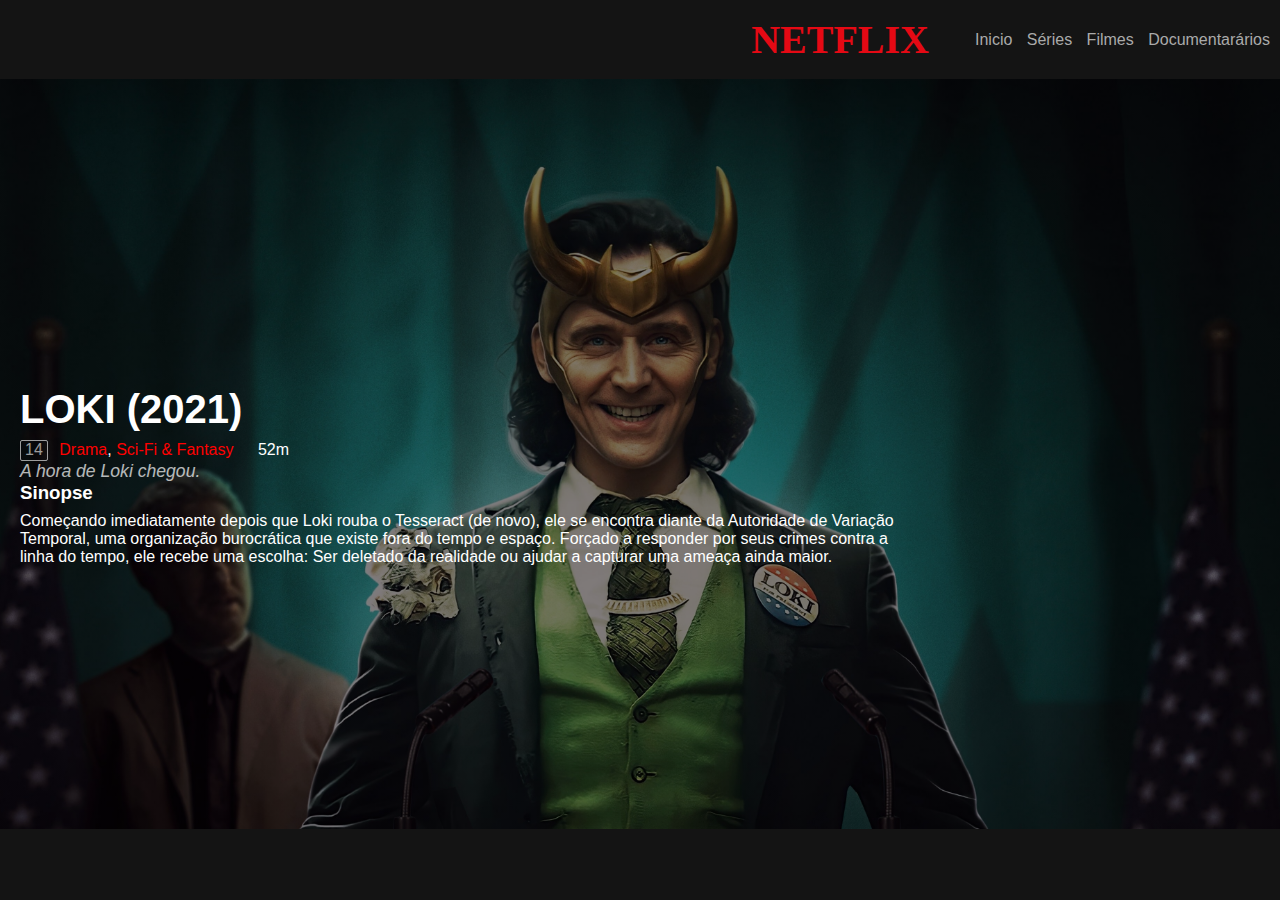
==== info.html @ 238a9bf1 "terminando" ====
<!DOCTYPE html>
<html lang="pt-br">

<head>
    <meta charset="UTF-8">
    <meta http-equiv="X-UA-Compatible" content="IE=edge">
    <meta name="viewport" content="width=device-width, initial-scale=1.0">
    <link rel="stylesheet" href="styles/main.css">
    <link rel="shortcut icon" href="favicon.ico" type="image/x-icon">
    <!--Responsividade-->
    <link rel="stylesheet" href="styles/responsive.css">
    <!--ifo css-->
    <link rel="stylesheet" href="styles/info.css">
    <!--Owl css-->
    <link rel="stylesheet" href="styles/owl/owl.carousel.min.css">
    <link rel="stylesheet" href="styles/owl/owl.theme.default.min.css">
    <title>NETFLIX CLONE</title>
</head>

<body>
    <header>
        <div class="conteiner">
            <h2 class="logo">NETFLIX</h2>
            <nav>
                <a href="index.html">Inicio</a>
                <a href="#">Séries</a>
                <a href="#">Filmes</a>
                <a href="#">Documentarários</a>
            </nav>
        </div>

    </header>

    <main>
        <div class="filme-principal">
            <div class="container">
                <h3 class="titulo">LOKI
                    <span class="tag release_date">(2021)</span>
                </h3>


                <div class="facts">

                    <span class="certification">
                        14
                    </span>
                    <span class="genres">
                        <a href="/genre/18-drama/tv">Drama</a>,&nbsp;<a href="/genre/10765-sci-fi-fantasy/tv">Sci-Fi
                            &amp; Fantasy</a>
                    </span>
                    <span class="runtime">

                        52m
                    </span>
                </div>
                <div class="header_info">

                    <h3 class="tagline" dir="auto">A hora de Loki chegou.</h3>
    
    
                    <h3 dir="auto">Sinopse</h3>
                    <div class="overview" dir="auto">
    
                        <p>Começando imediatamente depois que Loki rouba o Tesseract (de novo), ele se encontra diante da
                            Autoridade de Variação Temporal, uma organização burocrática que existe fora do tempo e espaço.
                            Forçado a responder por seus crimes contra a linha do tempo, ele recebe uma escolha: Ser
                            deletado da realidade ou ajudar a capturar uma ameaça ainda maior.</p>
    
                    </div>
    
                </div>
            </div>
        </div>
    </main>
    <footer>

    </footer>
</body>

</html>
---- styles/main.css ----
:root {
    --vermelho:#E50914;
    --preta:#141414;
}

*{
    padding: 0;
    margin: 0;
    box-sizing: border-box;/*sempre usar limita o elemento ao tamanho da caixa*/   
}
/*elementos base*/
body {
    background: var(--preta);
    font-family: 'Arial', Times, serif;
    color: white;
 
}

header .conteiner {
    display: flex;
    flex-direction: row;
    align-items: center;
    justify-content: right;

}

header .logo {
    margin-left: 5px;
    color: var(--vermelho);
    font-family: 'Arial Black';
    font-size: 40px;
    padding: 1rem;
    margin-right:30px;
}

header nav a {
    text-decoration: none;
    color: #AAA;
    margin-right: 10px;
}

header nav a:hover{
    color: #fff;
}

/*filme principal*/

.filme-principal{
    font-size: 16px;
    background-image: linear-gradient(rgba(0,0,0,.50),rgba(0,0,0,.50)100%), url('/img/Caoa-loki.jpg');
    height: 750px;
    background-size: cover;
    background-position: center;
    display: flex;
    flex-direction: column;
    justify-content: center;
    align-items: flex-start;/*esse propriedade faz com que os elementos venham da esquerda */
}

.filme-principal .descricao{
    margin-bottom: 80px;
}

.filme-principal .titulo{
    margin-top: 5%;
    font-size: 40px;
    font-family: 'Trebuchet MS', Arial, sans-serif;
}

.botao{
    background-color: rgba(0,0,0,.50);
    border: none;
    color: white;
    padding: 15px 30px;
    margin-right: 15px;
    font-size: 12px;
    cursor: pointer;
    transition: .5s ease-in-out;
}

.botao:hover{
    background-color: white;
    color: black;
    
}

.botao i{
    margin-right: 5px;
}

.container{
    margin-left: 20px;
}

.filme-principal .container{
    width: 70%;
}

.box-filme {
    height: 100%;
    width: 100%;
    display: block;
}

.carrosel-filmes {
    margin-top: 0.3rem;
    padding: 1rem;
}
---- styles/responsive.css ----
@media screen and (max-width:700px){
    header .conteiner{
        display: flex;
        flex-direction: column;
    }

    .botao {
        margin-top: 5px;
        width: 190px;
        height: 60px;
    }
}

@media screen and (min-width:1000px) {
    .descricao{
        width: 50%;
    }
}
---- styles/info.css ----
.title div.facts {
    display: flex;
}
a {
    text-decoration: none;
    color: red;
}
.facts span.certification {
    border: 1px solid rgba(255,255,255,0.6);
    color: rgba(255,255,255,0.6);
}
.facts span.certification {
    display: inline-flex;
    white-space: nowrap;
    align-items: center;
    align-content: center;
    padding: 0.06em 4px 0.15em 4px !important;
    border: 1px solid rgba(255, 255, 255, 0.6);
    color: rgba(255, 255, 255, 0.6);
    line-height: 1;
    border-radius: 2px;
    margin-right: 7px;
}
.facts span.certification+span {
    padding-left: 0;
}

.facts span+span:before {
    font-size: 1.1em;
    line-height: 1;
    content: '\2022';
    width: 100%;
    height: 100%;
    position: absolute;
    top: 0;
    left: 7px;
    display: inline-flex;
    align-content: center;
    align-items: center;
    z-index: -1;
}

.facts span+span {
    padding-left: 20px;
    position: relative;
    top: 0;
    left: 0;
}

.facts span+span:before {
    font-size: 1.1em;
    line-height: 1;
    content: '\2022';
    width: 100%;
    height: 100%;
    position: absolute;
    top: 0;
    left: 7px;
    display: inline-flex;
    align-content: center;
    align-items: center;
    z-index: -1;
}

.header_info {
    width: 100%;
}
h3.tagline {
    margin-bottom: 0;
    font-size: 1.1em;
    font-weight: 400;
    font-style: italic;
    opacity: 0.7;
}
 h3 {
    width: 100%;
    margin: 0 0 8px 0;
}
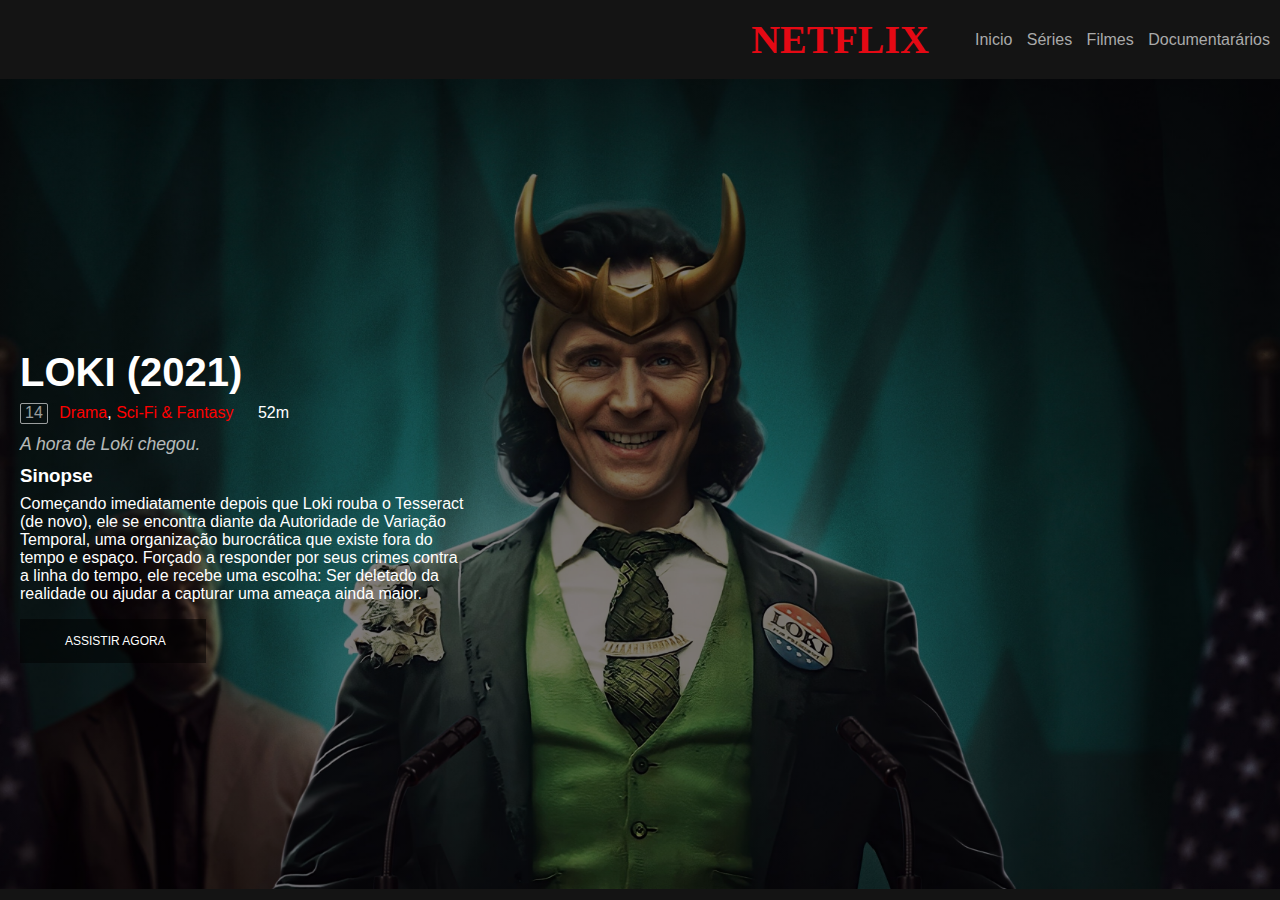
==== commit 10b0ae5f: "final" ====
--- a/info.html
+++ b/info.html
@@ -37,8 +37,6 @@
                 <h3 class="titulo">LOKI
                     <span class="tag release_date">(2021)</span>
                 </h3>
-
-
                 <div class="facts">
 
                     <span class="certification">
@@ -49,7 +47,6 @@
                             &amp; Fantasy</a>
                     </span>
                     <span class="runtime">
-
                         52m
                     </span>
                 </div>
@@ -69,6 +66,14 @@
                     </div>
     
                 </div>
+                <div class="botoes-info">
+                    <button role="button" class="botao"> <a href="https://www.youtube.com/watch?v=xdBWrkcmMwU&t=21s&ab_channel=MarvelBrasil" target="blanck_">
+                        <i class="fas fa-play"></i>                  
+                        ASSISTIR AGORA
+                    </a>
+                    </button >
+
+                </div>
             </div>
         </div>
     </main>
--- a/styles/main.css
+++ b/styles/main.css
@@ -71,7 +71,7 @@
     background-color: rgba(0,0,0,.50);
     border: none;
     color: white;
-    padding: 15px 30px;
+    padding: 15px 10px;
     margin-right: 15px;
     font-size: 12px;
     cursor: pointer;
@@ -83,11 +83,38 @@
     color: black;
     
 }
-
+.botao a {
+    padding: 15px 30px;
+    text-decoration: none;
+    color: white;
+}
+.botao a:hover{
+    color: black;
+}
 .botao i{
     margin-right: 5px;
 }
-
+.sub-titulo{
+    padding: 1rem;
+    background-color: whitesmoke;
+    color: var(--preta);
+    width: 10rem;
+    text-align: center;
+}
+.sub-titulo2{
+    padding: 1rem;
+    background-color: rgba(0, 255, 64, 0.473);
+    color: var(--preta);
+    width: 10rem;
+    text-align: center;
+}
+.sub-titulo3{
+    padding: 1rem;
+    background-color: var(--vermelho);
+    color: white;
+    width: 10rem;
+    text-align: center;
+}
 .container{
     margin-left: 20px;
 }
--- a/styles/info.css
+++ b/styles/info.css
@@ -1,5 +1,8 @@
 
-
+.filme-principal{
+    width: 100%;
+    height: 90vh;
+}
 .title div.facts {
     display: flex;
 }
@@ -65,7 +68,8 @@
 }
 
 .header_info {
-    width: 100%;
+    width: 50%;
+    margin-top: 10px;
 }
 h3.tagline {
     margin-bottom: 0;
@@ -76,6 +80,10 @@
 }
  h3 {
     width: 100%;
-    margin: 0 0 8px 0;
+    margin: 10px 0 8px 0;
+}
+
+.botoes-info {
+    margin-top: 1rem;
 }
     